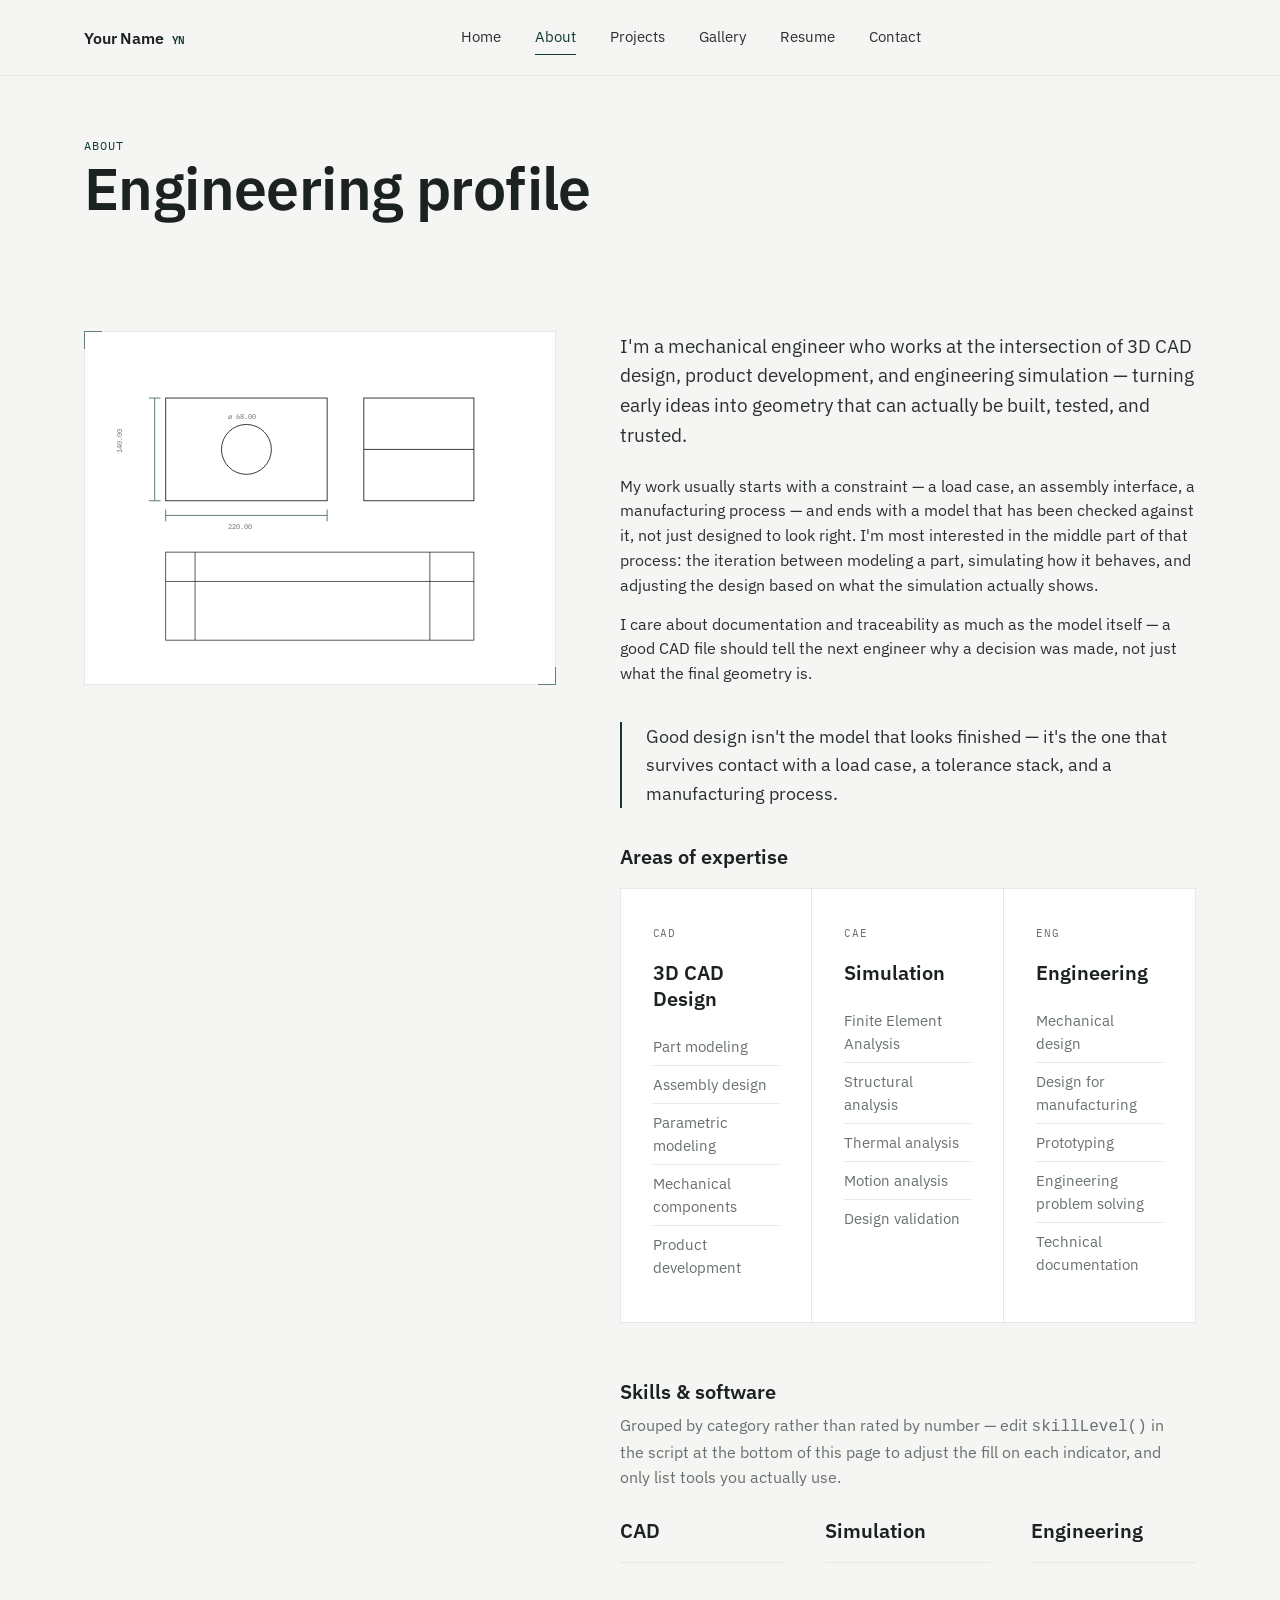
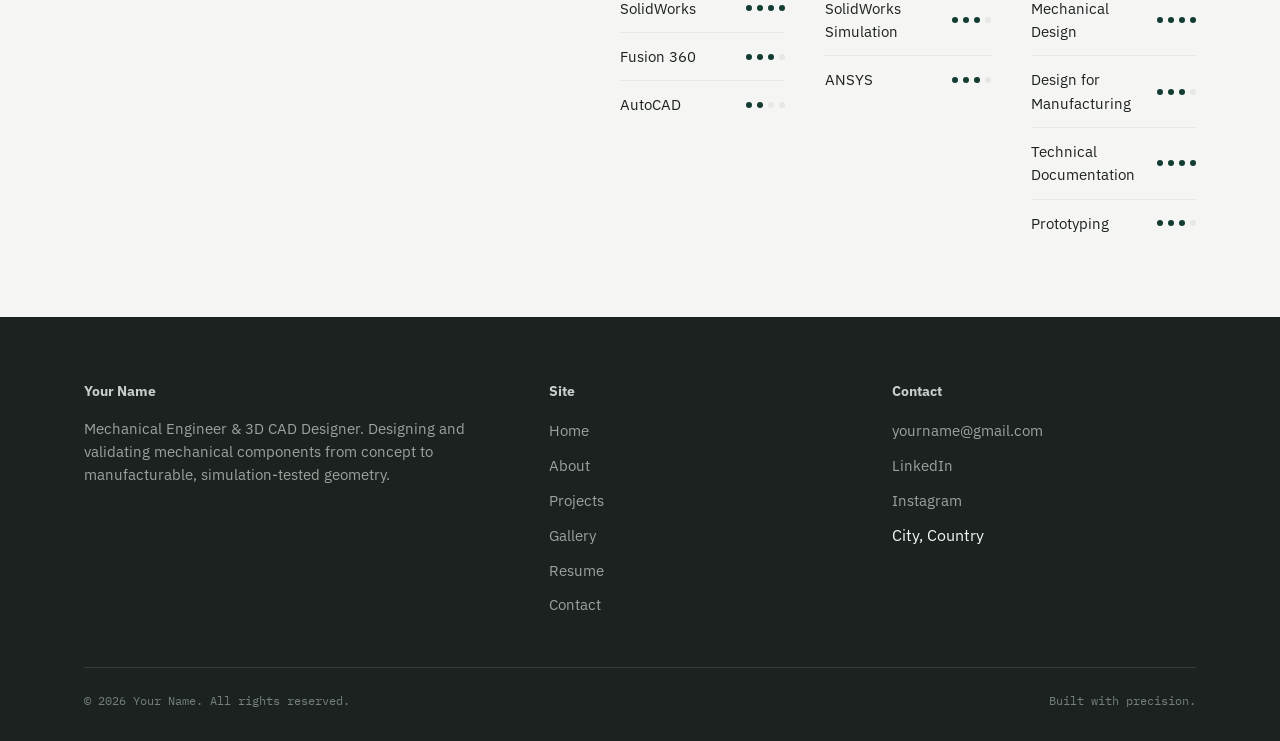
==== public/about.html @ a7a51b35 "Imported from php2lh9rr" ====
<!DOCTYPE html>
<html lang="en">
<head>
<meta charset="UTF-8">
<meta name="viewport" content="width=device-width, initial-scale=1.0">
<title>About — Your Name</title>
<meta name="description" content="Engineering profile, philosophy, and areas of expertise.">
<link rel="stylesheet" href="css/styles.css">
</head>
<body>

<div id="site-header"></div>

<main>
  <div class="wrap page-title-block">
    <span class="eyebrow">About</span>
    <h1>Engineering profile</h1>
  </div>

  <section class="section section--tight">
    <div class="wrap about-grid">
      <div class="about-figure tick-frame" id="aboutFigure"></div>
      <div>
        <p class="lede" style="max-width:60ch; font-size:1.2rem;">
          I'm a mechanical engineer who works at the intersection of 3D CAD design, product development,
          and engineering simulation — turning early ideas into geometry that can actually be built, tested, and trusted.
        </p>

        <p style="margin-top:24px; color:var(--charcoal); max-width:62ch;">
          My work usually starts with a constraint — a load case, an assembly interface, a manufacturing
          process — and ends with a model that has been checked against it, not just designed to look right.
          I'm most interested in the middle part of that process: the iteration between modeling a part,
          simulating how it behaves, and adjusting the design based on what the simulation actually shows.
        </p>
        <p style="margin-top:14px; color:var(--charcoal); max-width:62ch;">
          I care about documentation and traceability as much as the model itself — a good CAD file
          should tell the next engineer why a decision was made, not just what the final geometry is.
        </p>

        <blockquote class="philosophy-quote">
          Good design isn't the model that looks finished — it's the one that survives contact
          with a load case, a tolerance stack, and a manufacturing process.
        </blockquote>

        <h3 style="margin-bottom:18px;">Areas of expertise</h3>
        <div class="card-grid" style="margin-bottom:56px;">
          <div class="expertise-card">
            <span class="mono-tag">CAD</span>
            <h3>3D CAD Design</h3>
            <ul>
              <li>Part modeling</li>
              <li>Assembly design</li>
              <li>Parametric modeling</li>
              <li>Mechanical components</li>
              <li>Product development</li>
            </ul>
          </div>
          <div class="expertise-card">
            <span class="mono-tag">CAE</span>
            <h3>Simulation</h3>
            <ul>
              <li>Finite Element Analysis</li>
              <li>Structural analysis</li>
              <li>Thermal analysis</li>
              <li>Motion analysis</li>
              <li>Design validation</li>
            </ul>
          </div>
          <div class="expertise-card">
            <span class="mono-tag">ENG</span>
            <h3>Engineering</h3>
            <ul>
              <li>Mechanical design</li>
              <li>Design for manufacturing</li>
              <li>Prototyping</li>
              <li>Engineering problem solving</li>
              <li>Technical documentation</li>
            </ul>
          </div>
        </div>

        <h3 style="margin-bottom:8px;">Skills &amp; software</h3>
        <p class="muted" style="margin-bottom:28px; max-width:56ch;">
          Grouped by category rather than rated by number — edit
          <code>skillLevel()</code> in the script at the bottom of this page
          to adjust the fill on each indicator, and only list tools you
          actually use.
        </p>
        <div class="skills-groups">
          <div class="skills-group">
            <h3>CAD</h3>
            <div id="skillsCad"></div>
          </div>
          <div class="skills-group">
            <h3>Simulation</h3>
            <div id="skillsSim"></div>
          </div>
          <div class="skills-group">
            <h3>Engineering</h3>
            <div id="skillsEng"></div>
          </div>
        </div>
      </div>
    </div>
  </section>
</main>

<div id="site-footer"></div>

<script src="js/technical-art.js"></script>
<script src="js/projects-data.js"></script>
<script src="js/main.js"></script>
<script>
  document.getElementById("aboutFigure").innerHTML = ART.orthoDrawing();

  /* Edit this object to change what's listed under Skills & software.
     level is 1–4 and controls how many of the 4 dots are filled. */
  const SKILLS = {
    cad: [
      { name: "SolidWorks", level: 4 },
      { name: "Fusion 360", level: 3 },
      { name: "AutoCAD", level: 2 }
    ],
    sim: [
      { name: "SolidWorks Simulation", level: 3 },
      { name: "ANSYS", level: 3 }
    ],
    eng: [
      { name: "Mechanical Design", level: 4 },
      { name: "Design for Manufacturing", level: 3 },
      { name: "Technical Documentation", level: 4 },
      { name: "Prototyping", level: 3 }
    ]
  };

  function renderSkillGroup(mountId, items){
    document.getElementById(mountId).innerHTML = items.map(item => `
      <div class="skill-row">
        <span class="skill-row__name">${item.name}</span>
        <span class="skill-dots">
          ${[1,2,3,4].map(i => `<span class="${i <= item.level ? "is-filled" : ""}"></span>`).join("")}
        </span>
      </div>
    `).join("");
  }
  renderSkillGroup("skillsCad", SKILLS.cad);
  renderSkillGroup("skillsSim", SKILLS.sim);
  renderSkillGroup("skillsEng", SKILLS.eng);
</script>
</body>
</html>
---- public/css/styles.css ----
/* ==========================================================================
   ENGINEERING PORTFOLIO — SHARED STYLESHEET
   Edit the tokens in :root to retheme the entire site.
   ========================================================================== */

@import url('https://fonts.googleapis.com/css2?family=IBM+Plex+Sans:wght@400;500;600;700&family=IBM+Plex+Mono:wght@400;500&display=swap');

:root{
  /* --- Color tokens --- */
  --green-deep:   #123C32;
  --green-dark:   #0B2A23;
  --graphite:     #1C2220;
  --charcoal:     #2B312F;
  --off-white:    #F5F6F3;
  --white:        #FFFFFF;
  --gray-light:   #E5E8E5;
  --gray-text:    #68716D;

  /* --- Type --- */
  --font-sans: 'IBM Plex Sans', -apple-system, 'Segoe UI', sans-serif;
  --font-mono: 'IBM Plex Mono', 'SFMono-Regular', Consolas, monospace;

  /* --- Layout --- */
  --max-width: 1240px;
  --gutter: clamp(24px, 5vw, 64px);
  --section-space: clamp(72px, 10vw, 140px);

  /* --- Motion --- */
  --ease: cubic-bezier(0.2, 0.7, 0.2, 1);
}

/* ---------- Reset ---------- */
*, *::before, *::after{ box-sizing: border-box; }
html{ scroll-behavior: smooth; }
@media (prefers-reduced-motion: reduce){
  html{ scroll-behavior: auto; }
  *, *::before, *::after{ animation-duration: 0.001ms !important; animation-iteration-count: 1 !important; transition-duration: 0.001ms !important; }
}
body{
  margin: 0;
  background: var(--off-white);
  color: var(--graphite);
  font-family: var(--font-sans);
  font-size: 16px;
  line-height: 1.55;
  -webkit-font-smoothing: antialiased;
}
img{ max-width: 100%; display: block; }
a{ color: inherit; text-decoration: none; }
ul{ margin: 0; padding: 0; list-style: none; }
button{ font-family: inherit; cursor: pointer; }
h1,h2,h3,h4,p{ margin: 0; }

::selection{ background: var(--green-deep); color: var(--white); }

:focus-visible{
  outline: 2px solid var(--green-deep);
  outline-offset: 3px;
}

/* ---------- Type scale ---------- */
h1{ font-size: clamp(2.4rem, 4.6vw, 4.1rem); font-weight: 600; line-height: 1.08; letter-spacing: -0.01em; }
h2{ font-size: clamp(1.7rem, 2.6vw, 2.5rem); font-weight: 600; line-height: 1.15; letter-spacing: -0.01em; }
h3{ font-size: 1.25rem; font-weight: 600; line-height: 1.3; }
.eyebrow{
  font-family: var(--font-mono);
  font-size: 0.72rem;
  letter-spacing: 0.09em;
  text-transform: uppercase;
  color: var(--green-deep);
}
.lede{ font-size: 1.15rem; color: var(--charcoal); max-width: 46ch; }
.muted{ color: var(--gray-text); }
.mono-tag{
  font-family: var(--font-mono);
  font-size: 0.7rem;
  letter-spacing: 0.06em;
  text-transform: uppercase;
  color: var(--gray-text);
}

/* ---------- Layout helpers ---------- */
.wrap{
  max-width: var(--max-width);
  margin: 0 auto;
  padding-left: var(--gutter);
  padding-right: var(--gutter);
}
.section{ padding-top: var(--section-space); padding-bottom: var(--section-space); }
.section--tight{ padding-top: calc(var(--section-space) * 0.55); padding-bottom: calc(var(--section-space) * 0.55); }
.section--dark{ background: var(--graphite); color: var(--off-white); }
.section--dark .muted{ color: #9BA39D; }
.rule{ border: none; border-top: 1px solid var(--gray-light); margin: 0; }
.section--dark .rule{ border-top-color: #33403B; }

.section-head{
  display: flex;
  justify-content: space-between;
  align-items: flex-end;
  gap: 32px;
  margin-bottom: 48px;
  flex-wrap: wrap;
}
.section-head .eyebrow{ display:block; margin-bottom: 14px; }

/* ---------- Buttons ---------- */
.btn{
  display: inline-flex;
  align-items: center;
  gap: 10px;
  font-family: var(--font-sans);
  font-size: 0.95rem;
  font-weight: 500;
  padding: 13px 26px;
  border-radius: 3px;
  border: 1px solid transparent;
  transition: transform 0.25s var(--ease), background 0.25s var(--ease), border-color 0.25s var(--ease), color 0.25s var(--ease);
  white-space: nowrap;
}
.btn--primary{ background: var(--green-deep); color: var(--white); }
.btn--primary:hover{ background: var(--green-dark); transform: translateY(-1px); }
.btn--ghost{ border-color: var(--graphite); color: var(--graphite); }
.btn--ghost:hover{ border-color: var(--green-deep); color: var(--green-deep); }
.section--dark .btn--ghost{ border-color: #55605A; color: var(--off-white); }
.section--dark .btn--ghost:hover{ border-color: var(--off-white); }
.btn--sm{ padding: 9px 18px; font-size: 0.85rem; }

/* ---------- Nav ---------- */
.site-header{
  position: sticky;
  top: 0;
  z-index: 100;
  background: rgba(245, 246, 243, 0.88);
  backdrop-filter: blur(10px);
  border-bottom: 1px solid var(--gray-light);
  transition: padding 0.3s var(--ease);
}
.nav{
  max-width: var(--max-width);
  margin: 0 auto;
  padding: 22px var(--gutter);
  display: flex;
  align-items: center;
  justify-content: space-between;
  transition: padding 0.3s var(--ease);
}
.site-header.is-compact .nav{ padding-top: 13px; padding-bottom: 13px; }
.nav__mark{
  font-weight: 600;
  font-size: 1.02rem;
  letter-spacing: -0.01em;
  display: flex;
  align-items: baseline;
  gap: 8px;
}
.nav__mark span{
  font-family: var(--font-mono);
  font-size: 0.68rem;
  color: var(--green-deep);
}
.nav__links{ display: flex; align-items: center; gap: 34px; }
.nav__links a{
  font-size: 0.92rem;
  color: var(--charcoal);
  position: relative;
  padding: 4px 0;
}
.nav__links a::after{
  content: '';
  position: absolute;
  left: 0; right: 0; bottom: -2px;
  height: 1px;
  background: var(--green-deep);
  transform: scaleX(0);
  transform-origin: left;
  transition: transform 0.25s var(--ease);
}
.nav__links a:hover::after,
.nav__links a[aria-current="page"]::after{ transform: scaleX(1); }
.nav__links a[aria-current="page"]{ color: var(--green-deep); }
.nav__cta{ display: flex; align-items: center; gap: 22px; }
.nav__toggle{
  display: none;
  background: none;
  border: none;
  width: 28px; height: 20px;
  position: relative;
}
.nav__toggle span, .nav__toggle::before, .nav__toggle::after{
  content: '';
  position: absolute;
  left: 0; right: 0;
  height: 1.5px;
  background: var(--graphite);
  transition: transform 0.25s var(--ease), opacity 0.25s var(--ease);
}
.nav__toggle::before{ top: 2px; }
.nav__toggle span{ top: 9px; }
.nav__toggle::after{ top: 16px; }
.nav__toggle.is-open::before{ transform: translateY(7px) rotate(45deg); }
.nav__toggle.is-open::after{ transform: translateY(-7px) rotate(-45deg); }
.nav__toggle.is-open span{ opacity: 0; }

@media (max-width: 780px){
  .site-header{
    backdrop-filter: none;
    -webkit-backdrop-filter: none;
    background: var(--off-white);
  }
  .nav__links{
    position: fixed;
    top: 65px; left: 0; right: 0; bottom: 0;
    z-index: 99;
    background: var(--off-white);
    flex-direction: column;
    align-items: flex-start;
    padding: 32px var(--gutter);
    gap: 26px;
    overflow-y: auto;
    transform: translateX(100%);
    transition: transform 0.35s var(--ease);
  }
  .nav__links.is-open{ transform: translateX(0); }
  .nav__links a{ font-size: 1.2rem; }
  .nav__cta .btn--sm{ display: none; }
  .nav__toggle{ display: block; }
}

/* ---------- Footer ---------- */
.site-footer{
  background: var(--graphite);
  color: var(--off-white);
  padding: 64px 0 32px;
}
.footer-grid{
  display: grid;
  grid-template-columns: 1.4fr 1fr 1fr;
  gap: 40px;
  padding-bottom: 40px;
}
.footer-grid h4{ font-size: 0.85rem; margin-bottom: 16px; color: #C7CDC9; }
.footer-grid a, .footer-grid p{ color: #9BA39D; font-size: 0.92rem; }
.footer-grid li{ margin-bottom: 10px; }
.footer-grid a:hover{ color: var(--off-white); }
.footer-bottom{
  display: flex;
  justify-content: space-between;
  align-items: center;
  padding-top: 24px;
  border-top: 1px solid #33403B;
  font-family: var(--font-mono);
  font-size: 0.72rem;
  color: #75807A;
  flex-wrap: wrap;
  gap: 12px;
}
@media (max-width: 720px){
  .footer-grid{ grid-template-columns: 1fr; }
}

/* ---------- Technical corner ticks (CAD viewport motif) ---------- */
.tick-frame{ position: relative; }
.tick-frame::before, .tick-frame::after,
.tick-frame > .tick-tl, .tick-frame > .tick-br{
  content: '';
  position: absolute;
  width: 18px; height: 18px;
  border: 1px solid var(--green-deep);
  opacity: 0.6;
}
.tick-frame::before{ top: -1px; left: -1px; border-right: none; border-bottom: none; }
.tick-frame::after{ bottom: -1px; right: -1px; border-left: none; border-top: none; }

/* ---------- Hero ---------- */
.hero{ padding-top: clamp(48px, 8vw, 96px); padding-bottom: var(--section-space); }
.hero__grid{
  display: grid;
  grid-template-columns: 1.05fr 0.95fr;
  gap: 56px;
  align-items: center;
}
.hero__eyebrow{ margin-bottom: 22px; }
.hero__title{ margin-bottom: 26px; }
.hero__actions{ display: flex; gap: 16px; margin-top: 40px; flex-wrap: wrap; }
.hero__visual{
  background: var(--white);
  border: 1px solid var(--gray-light);
  aspect-ratio: 4/3.3;
  display: flex;
  align-items: center;
  justify-content: center;
  padding: 20px;
}
.hero__visual svg{ width: 100%; height: 100%; }
.hero__meta{
  display: flex;
  gap: 28px;
  margin-top: 44px;
  padding-top: 28px;
  border-top: 1px solid var(--gray-light);
  flex-wrap: wrap;
}
.hero__meta div{ min-width: 120px; }
.hero__meta .mono-tag{ display: block; margin-bottom: 6px; }
@media (max-width: 900px){
  .hero__grid{ grid-template-columns: 1fr; }
  .hero__visual{ order: -1; }
}

/* ---------- Expertise cards ---------- */
.card-grid{
  display: grid;
  grid-template-columns: repeat(3, 1fr);
  gap: 1px;
  background: var(--gray-light);
  border: 1px solid var(--gray-light);
}
.expertise-card{
  background: var(--white);
  padding: 36px 32px;
}
.expertise-card .mono-tag{ margin-bottom: 18px; display: block; }
.expertise-card h3{ margin-bottom: 16px; }
.expertise-card ul li{
  font-size: 0.93rem;
  color: var(--gray-text);
  padding: 7px 0;
  border-top: 1px solid var(--gray-light);
}
.expertise-card ul li:first-child{ border-top: none; }
@media (max-width: 860px){ .card-grid{ grid-template-columns: 1fr; } }

/* ---------- Project cards ---------- */
.project-grid{
  display: grid;
  grid-template-columns: repeat(2, 1fr);
  gap: 48px 40px;
}
.project-card{ display: block; }
.project-card__frame{
  position: relative;
  aspect-ratio: 16/11;
  overflow: hidden;
  background: var(--white);
  border: 1px solid var(--gray-light);
}
.project-card__frame svg, .project-card__frame img{
  width: 100%; height: 100%;
  object-fit: cover;
  transition: transform 0.6s var(--ease);
}
.project-card:hover .project-card__frame svg,
.project-card:hover .project-card__frame img{ transform: scale(1.045); }
.project-card__discipline{
  position: absolute;
  top: 14px; left: 14px;
  background: rgba(245,246,243,0.92);
  padding: 5px 10px;
  font-family: var(--font-mono);
  font-size: 0.66rem;
  text-transform: uppercase;
  letter-spacing: 0.06em;
  color: var(--green-deep);
  border: 1px solid var(--gray-light);
}
.project-card__body{ padding-top: 20px; }
.project-card__row{
  display: flex;
  justify-content: space-between;
  align-items: baseline;
  gap: 16px;
  margin-bottom: 10px;
}
.project-card__row h3{ transition: color 0.2s var(--ease); }
.project-card:hover h3{ color: var(--green-deep); }
.project-card__arrow{ font-family: var(--font-mono); color: var(--gray-text); font-size: 0.85rem; }
.project-card__desc{ color: var(--gray-text); font-size: 0.94rem; max-width: 52ch; }
.project-card__software{ margin-top: 14px; display: flex; gap: 8px; flex-wrap: wrap; }
.chip{
  font-family: var(--font-mono);
  font-size: 0.66rem;
  letter-spacing: 0.04em;
  text-transform: uppercase;
  padding: 4px 9px;
  border: 1px solid var(--gray-light);
  color: var(--charcoal);
}
@media (max-width: 760px){ .project-grid{ grid-template-columns: 1fr; } }

/* ---------- Process ---------- */
.process-list{ border-top: 1px solid var(--gray-light); }
.process-item{
  display: grid;
  grid-template-columns: 90px 1fr 1.4fr;
  gap: 24px;
  padding: 28px 0;
  border-bottom: 1px solid var(--gray-light);
  align-items: baseline;
}
.process-item__num{ font-family: var(--font-mono); color: var(--green-deep); font-size: 0.95rem; }
.process-item__desc{ color: var(--gray-text); }
.section--dark .process-item{ border-bottom-color: #33403B; }
.section--dark .process-item__num{ color: #6FCBA3; }
@media (max-width: 720px){
  .process-item{ grid-template-columns: 1fr; gap: 8px; }
}

/* ---------- Skills ---------- */
.skills-groups{ display: grid; grid-template-columns: repeat(3, 1fr); gap: 40px; }
.skills-group h3{ margin-bottom: 22px; padding-bottom: 18px; border-bottom: 1px solid var(--gray-light); }
.skill-row{
  display: flex;
  align-items: center;
  justify-content: space-between;
  padding: 12px 0;
  border-bottom: 1px solid var(--gray-light);
}
.skill-row:last-child{ border-bottom: none; }
.skill-row__name{ font-size: 0.94rem; }
.skill-dots{ display: flex; gap: 5px; }
.skill-dots span{
  width: 6px; height: 6px;
  border-radius: 50%;
  background: var(--gray-light);
}
.skill-dots span.is-filled{ background: var(--green-deep); }
@media (max-width: 860px){ .skills-groups{ grid-template-columns: 1fr; } }

/* ---------- Gallery / masonry ---------- */
.masonry{
  columns: 3 260px;
  column-gap: 24px;
}
.masonry-item{
  break-inside: avoid;
  margin-bottom: 24px;
  border: 1px solid var(--gray-light);
  background: var(--white);
  cursor: zoom-in;
  overflow: hidden;
}
.masonry-item img, .masonry-item svg{ width: 100%; display: block; transition: transform 0.5s var(--ease); }
.masonry-item:hover img, .masonry-item:hover svg{ transform: scale(1.03); }
.masonry-item__cap{ padding: 12px 14px; }
.masonry-item__cap .mono-tag{ display: block; margin-bottom: 4px; }

/* ---------- Lightbox ---------- */
.lightbox{
  position: fixed; inset: 0; z-index: 200;
  background: rgba(11, 42, 35, 0.94);
  display: none;
  align-items: center;
  justify-content: center;
  padding: 40px;
}
.lightbox.is-open{ display: flex; }
.lightbox__inner{ max-width: 1000px; width: 100%; color: var(--off-white); }
.lightbox__frame{ background: var(--white); border: 1px solid var(--gray-light); margin-bottom: 20px; }
.lightbox__frame img, .lightbox__frame svg{ width: 100%; display: block; }
.lightbox__close{
  position: absolute; top: 28px; right: 34px;
  background: none; border: none; color: var(--off-white);
  font-family: var(--font-mono); font-size: 0.85rem;
}
.lightbox__meta h3{ color: var(--off-white); margin-bottom: 6px; }
.lightbox__meta p{ color: #B9C0BB; max-width: 60ch; }

/* ---------- Case study ---------- */
.case-hero{ padding-top: 48px; }
.case-hero__grid{ display: grid; grid-template-columns: 1fr auto; gap: 30px; align-items: flex-end; margin-bottom: 40px; }
.case-meta-strip{
  display: grid;
  grid-template-columns: repeat(4, 1fr);
  border-top: 1px solid var(--gray-light);
  border-bottom: 1px solid var(--gray-light);
  margin: 40px 0 0;
}
.case-meta-strip div{ padding: 20px 0; border-left: 1px solid var(--gray-light); padding-left: 20px; }
.case-meta-strip div:first-child{ border-left: none; padding-left: 0; }
.case-meta-strip .mono-tag{ display: block; margin-bottom: 8px; }
@media (max-width: 760px){
  .case-meta-strip{ grid-template-columns: repeat(2, 1fr); }
  .case-meta-strip div:nth-child(3){ border-left: none; padding-left: 0; }
}
.case-figure{ border: 1px solid var(--gray-light); background: var(--white); margin-bottom: 16px; }
.case-figure img, .case-figure svg{ width: 100%; display: block; }
.case-figure-cap{ font-size: 0.85rem; color: var(--gray-text); margin-bottom: 48px; }
.case-two-col{ display: grid; grid-template-columns: 1fr 1fr; gap: 24px; margin-bottom: 16px; }
@media (max-width: 760px){ .case-two-col{ grid-template-columns: 1fr; } }
.case-body{ display: grid; grid-template-columns: 200px 1fr; gap: 40px; margin-bottom: 56px; }
.case-body p + p{ margin-top: 16px; }
@media (max-width: 760px){ .case-body{ grid-template-columns: 1fr; gap: 12px; } }
.results-strip{
  display: grid;
  grid-template-columns: repeat(3, 1fr);
  gap: 1px;
  background: var(--gray-light);
  border: 1px solid var(--gray-light);
  margin-top: 12px;
}
.result-cell{ background: var(--green-deep); color: var(--white); padding: 32px 28px; }
.result-cell strong{ display: block; font-size: 2rem; font-weight: 600; margin-bottom: 8px; }
.result-cell span{ font-size: 0.88rem; color: #CFE0D9; }
@media (max-width: 760px){ .results-strip{ grid-template-columns: 1fr; } }

/* ---------- Resume / CV ---------- */
.cv-layout{ display: grid; grid-template-columns: 280px 1fr; gap: 64px; }
.cv-side{ position: sticky; top: 110px; align-self: start; }
.cv-side .btn{ width: 100%; justify-content: center; margin-bottom: 28px; }
.cv-contact li{ font-size: 0.9rem; margin-bottom: 10px; color: var(--gray-text); }
.cv-contact li strong{ color: var(--graphite); display: block; font-family: var(--font-mono); font-size: 0.66rem; text-transform: uppercase; letter-spacing: 0.06em; margin-bottom: 3px; }
.cv-block{ margin-bottom: 52px; }
.cv-block h2{ margin-bottom: 24px; }
.cv-entry{ display: grid; grid-template-columns: 150px 1fr; gap: 24px; padding: 22px 0; border-top: 1px solid var(--gray-light); }
.cv-entry:first-of-type{ border-top: none; }
.cv-entry__period{ font-family: var(--font-mono); font-size: 0.78rem; color: var(--gray-text); }
.cv-entry h3{ margin-bottom: 6px; }
.cv-entry__org{ color: var(--green-deep); font-size: 0.92rem; margin-bottom: 10px; display:block; }
.cv-entry ul{ margin-top: 10px; }
.cv-entry ul li{ font-size: 0.92rem; color: var(--charcoal); padding-left: 16px; position: relative; margin-bottom: 6px; }
.cv-entry ul li::before{ content: '—'; position: absolute; left: 0; color: var(--gray-text); }
@media (max-width: 860px){
  .cv-layout{ grid-template-columns: 1fr; }
  .cv-side{ position: static; }
  .cv-entry{ grid-template-columns: 1fr; gap: 6px; }
}

/* ---------- Contact ---------- */
.contact-layout{ display: grid; grid-template-columns: 1fr 1fr; gap: 64px; }
.contact-list{ margin-top: 32px; }
.contact-list li{
  display: flex; justify-content: space-between; align-items: center;
  padding: 20px 0; border-top: 1px solid var(--gray-light);
}
.contact-list li:last-child{ border-bottom: 1px solid var(--gray-light); }
.contact-list .mono-tag{ min-width: 90px; }
.contact-list a{ font-size: 1rem; }
.contact-list a:hover{ color: var(--green-deep); }
.field{ margin-bottom: 22px; }
.field label{ display: block; font-family: var(--font-mono); font-size: 0.7rem; text-transform: uppercase; letter-spacing: 0.06em; color: var(--gray-text); margin-bottom: 8px; }
.field input, .field textarea{
  width: 100%;
  border: 1px solid var(--gray-light);
  background: var(--white);
  padding: 13px 14px;
  font-family: var(--font-sans);
  font-size: 0.95rem;
  color: var(--graphite);
  border-radius: 2px;
  transition: border-color 0.2s var(--ease);
}
.field input:focus, .field textarea:focus{ border-color: var(--green-deep); }
.field textarea{ min-height: 130px; resize: vertical; }
.form-note{ margin-top: 4px; font-size: 0.8rem; }
@media (max-width: 820px){ .contact-layout{ grid-template-columns: 1fr; } }

/* ---------- About ---------- */
.about-grid{ display: grid; grid-template-columns: 0.9fr 1.1fr; gap: 64px; align-items: start; }
.about-figure{ position: sticky; top: 110px; border: 1px solid var(--gray-light); background: var(--white); }
.about-figure svg{ width: 100%; display: block; }
.philosophy-quote{
  border-left: 2px solid var(--green-deep);
  padding-left: 24px;
  margin: 36px 0;
  font-size: 1.15rem;
  color: var(--charcoal);
}
@media (max-width: 900px){
  .about-grid{ grid-template-columns: 1fr; }
  .about-figure{ position: static; }
}

/* ---------- Small print / helpers ---------- */
.pill-nav{ display: flex; gap: 10px; margin-top: 8px; flex-wrap: wrap; }
.pill-nav button{
  background: none; border: 1px solid var(--gray-light); padding: 8px 16px;
  font-size: 0.82rem; color: var(--charcoal); border-radius: 20px;
  transition: all 0.2s var(--ease);
}
.pill-nav button.is-active, .pill-nav button:hover{ border-color: var(--green-deep); color: var(--green-deep); }

.grain-grid{
  position: absolute; inset: 0;
  background-image:
    linear-gradient(var(--gray-light) 1px, transparent 1px),
    linear-gradient(90deg, var(--gray-light) 1px, transparent 1px);
  background-size: 32px 32px;
  opacity: 0.5;
  pointer-events: none;
}

.reveal{ opacity: 0; transform: translateY(16px); transition: opacity 0.7s var(--ease), transform 0.7s var(--ease); }
.reveal.is-visible{ opacity: 1; transform: translateY(0); }

.page-title-block{ padding-top: 56px; padding-bottom: 40px; }
.page-title-block .eyebrow{ margin-bottom: 18px; }
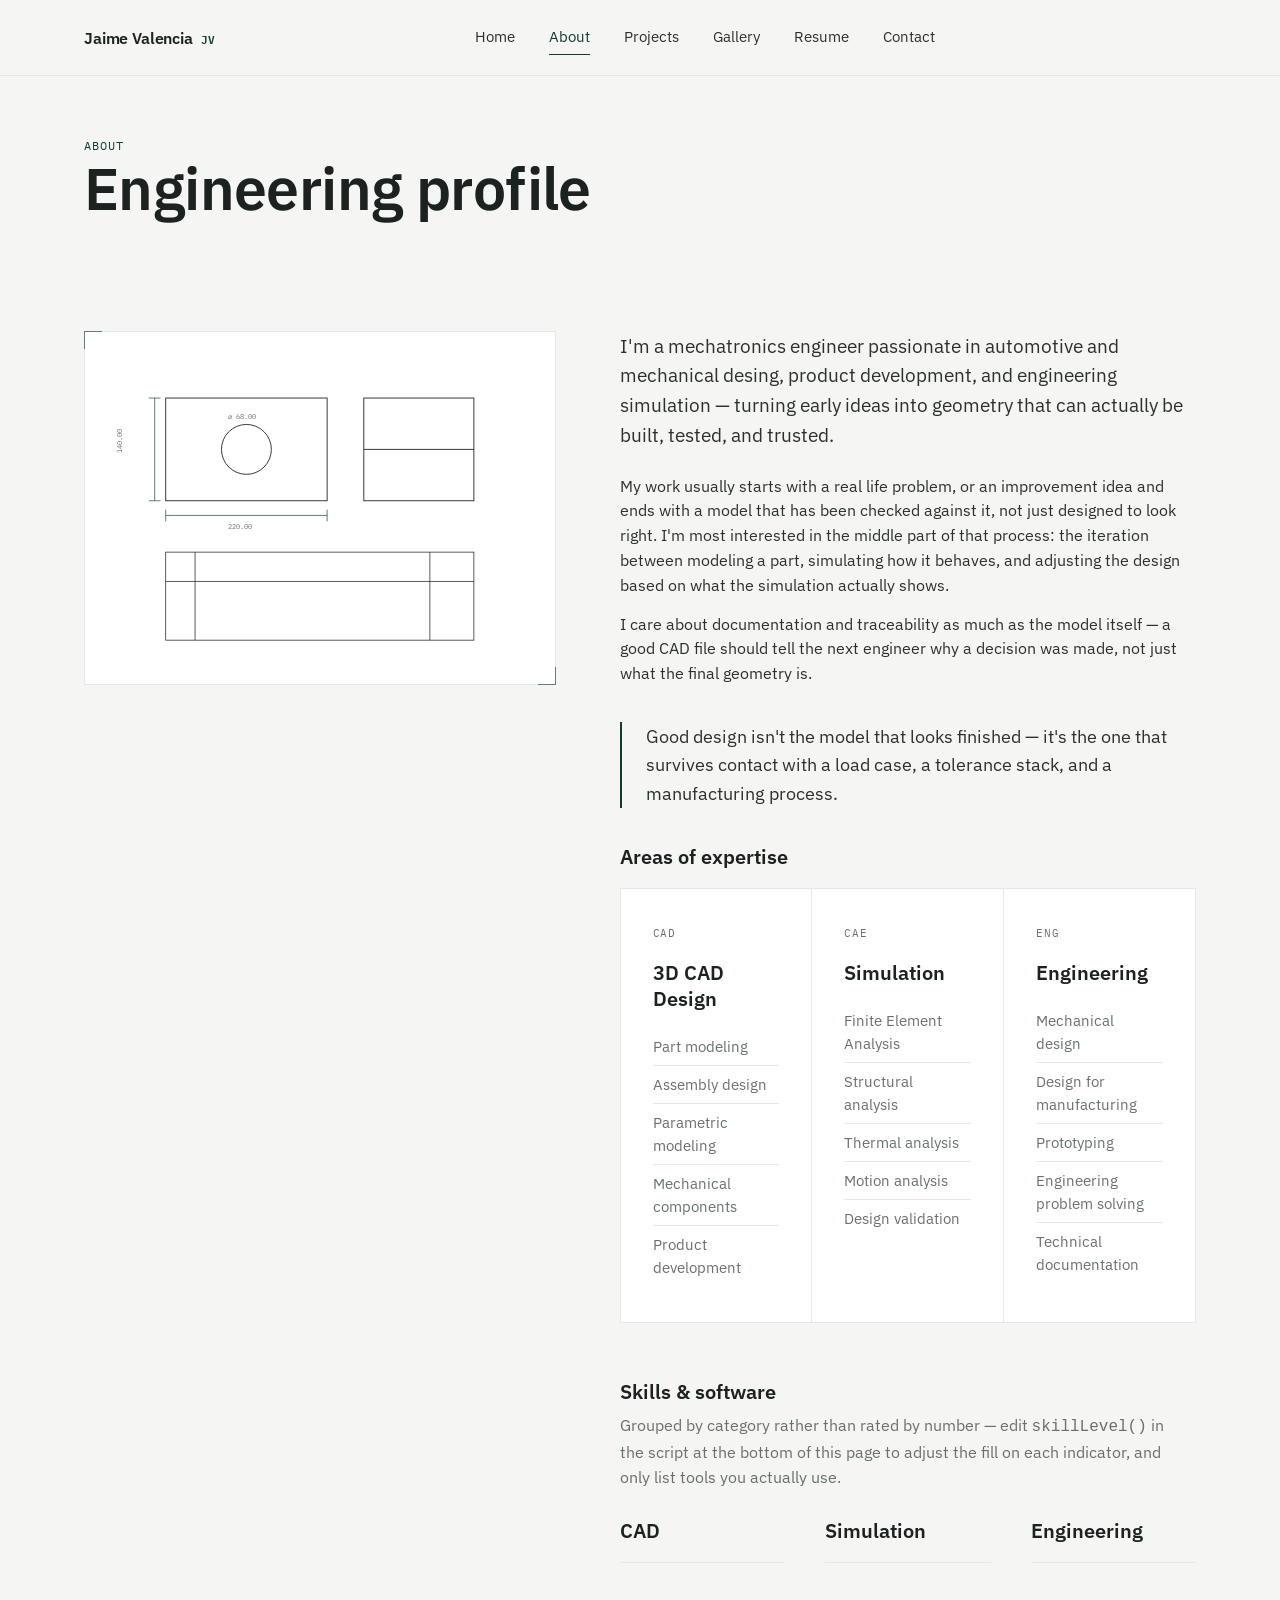
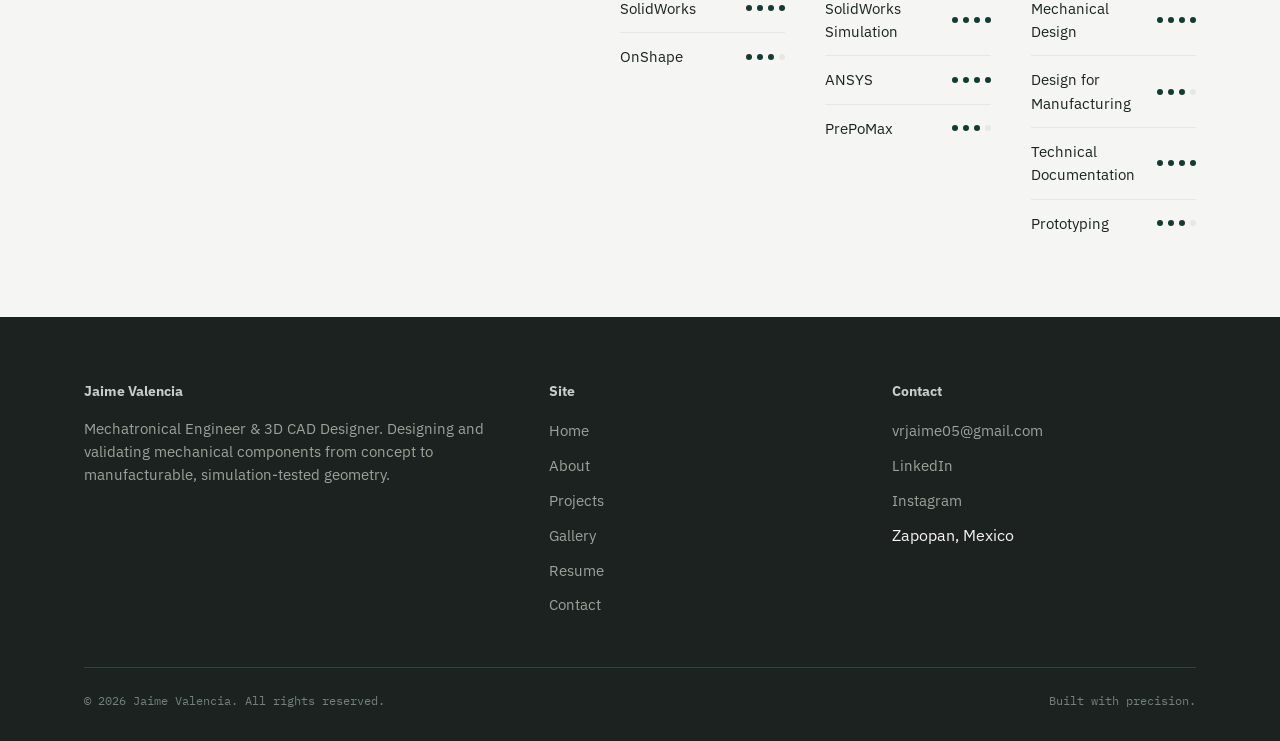
==== commit 273b2d2a: "Update about.html" ====
--- a/public/about.html
+++ b/public/about.html
@@ -22,14 +22,14 @@
       <div class="about-figure tick-frame" id="aboutFigure"></div>
       <div>
         <p class="lede" style="max-width:60ch; font-size:1.2rem;">
-          I'm a mechanical engineer who works at the intersection of 3D CAD design, product development,
+          I'm a mechatronics engineer passionate in automotive and mechanical desing, product development,
           and engineering simulation — turning early ideas into geometry that can actually be built, tested, and trusted.
         </p>
 
         <p style="margin-top:24px; color:var(--charcoal); max-width:62ch;">
-          My work usually starts with a constraint — a load case, an assembly interface, a manufacturing
-          process — and ends with a model that has been checked against it, not just designed to look right.
-          I'm most interested in the middle part of that process: the iteration between modeling a part,
+          My work usually starts with a real life problem, or an improvement idea and ends 
+          with a model that has been checked against it, not just designed to look right.
+          I'm most interested in the middle part of that process: the iteration between modeling a part, 
           simulating how it behaves, and adjusting the design based on what the simulation actually shows.
         </p>
         <p style="margin-top:14px; color:var(--charcoal); max-width:62ch;">
@@ -118,12 +118,12 @@
   const SKILLS = {
     cad: [
       { name: "SolidWorks", level: 4 },
-      { name: "Fusion 360", level: 3 },
-      { name: "AutoCAD", level: 2 }
+      { name: "OnShape", level: 3 },
     ],
     sim: [
-      { name: "SolidWorks Simulation", level: 3 },
-      { name: "ANSYS", level: 3 }
+      { name: "SolidWorks Simulation", level: 4 },
+      { name: "ANSYS", level: 4 },
+      { name: "PrePoMax", level: 3 }
     ],
     eng: [
       { name: "Mechanical Design", level: 4 },
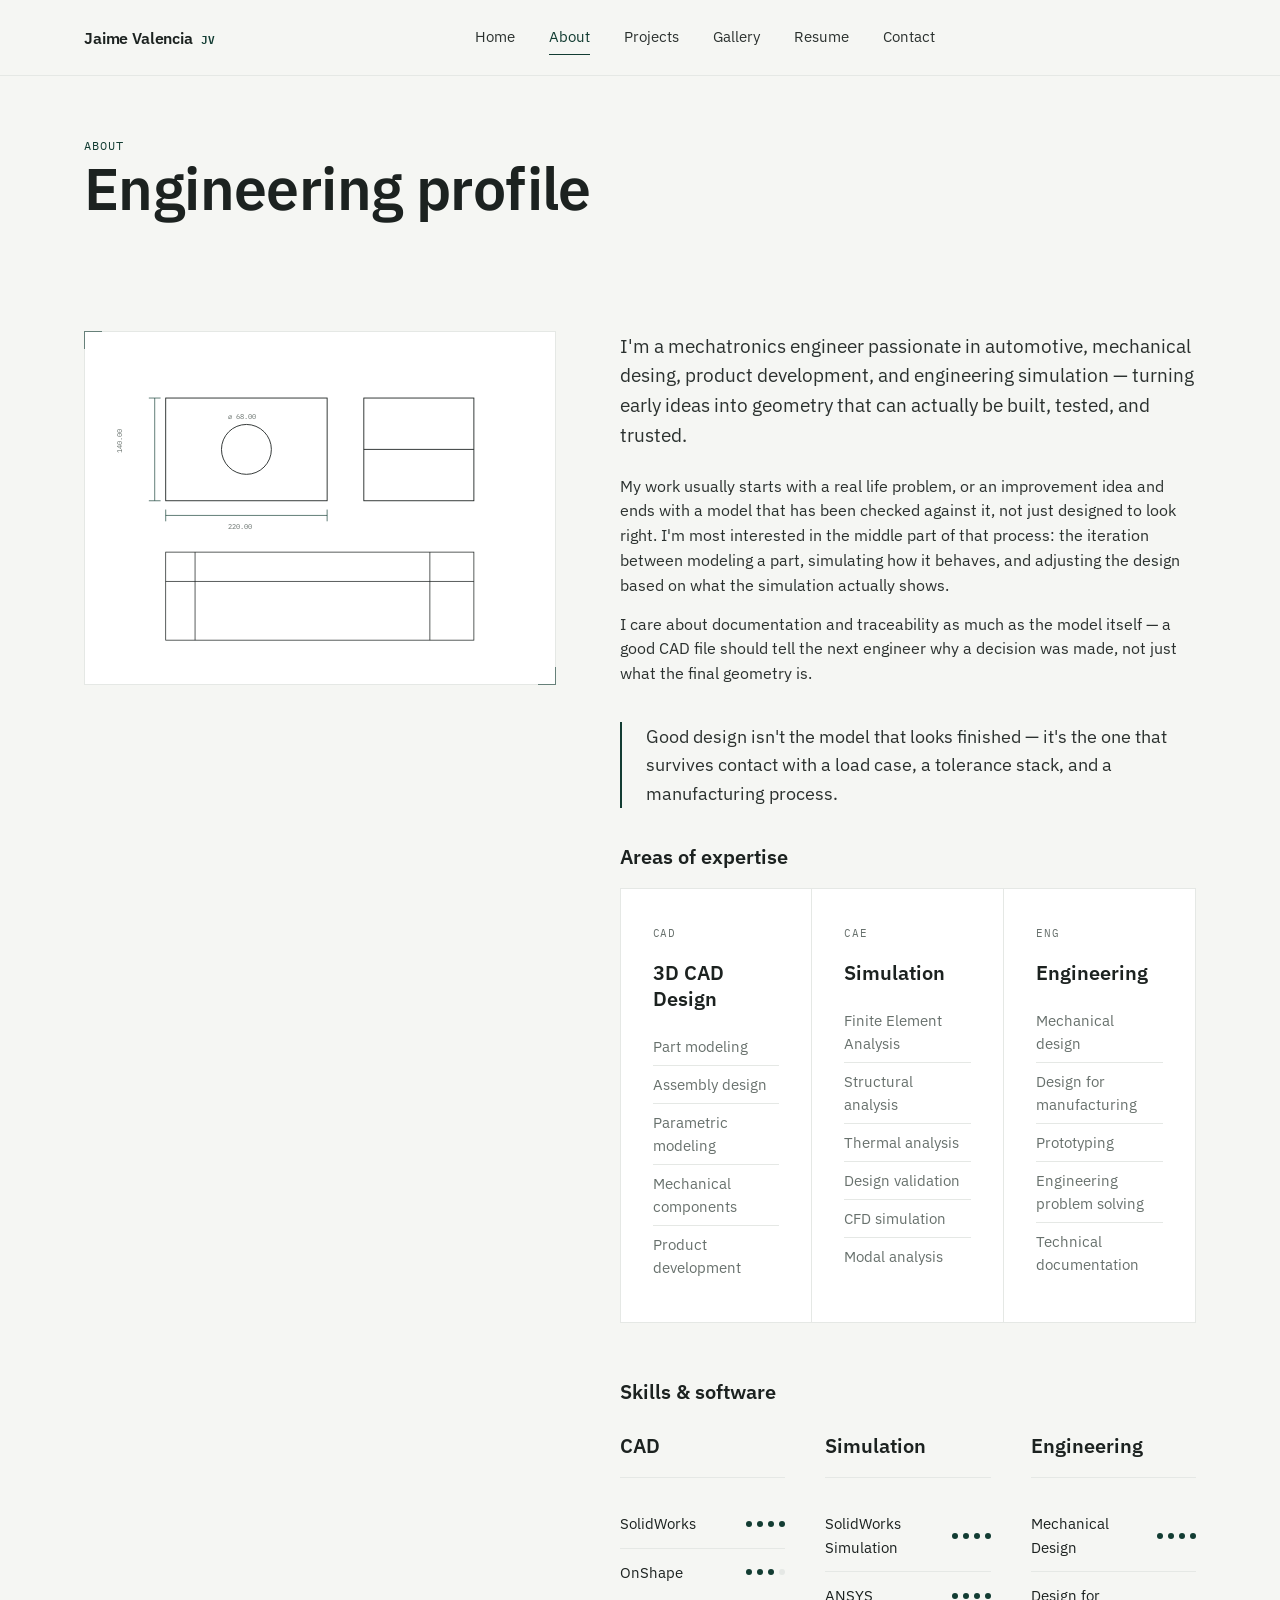
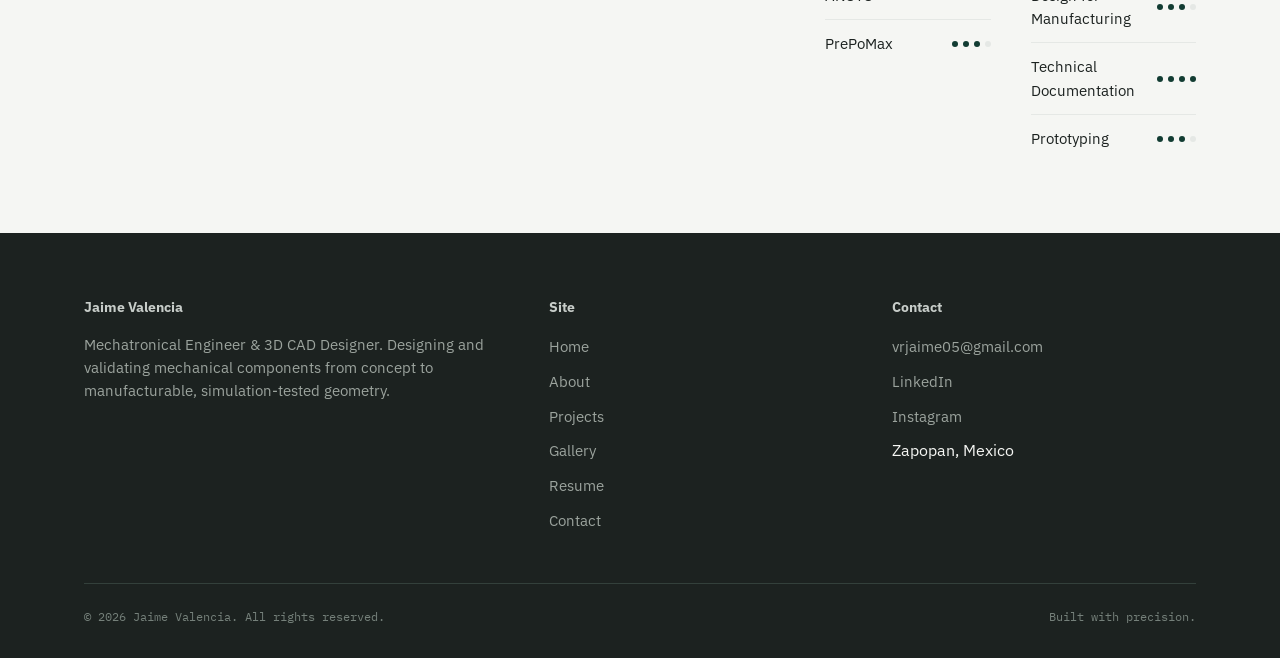
==== commit a3b8974a: "Fix typos and update skills in about.html" ====
--- a/public/about.html
+++ b/public/about.html
@@ -22,7 +22,7 @@
       <div class="about-figure tick-frame" id="aboutFigure"></div>
       <div>
         <p class="lede" style="max-width:60ch; font-size:1.2rem;">
-          I'm a mechatronics engineer passionate in automotive and mechanical desing, product development,
+          I'm a mechatronics engineer passionate in automotive, mechanical desing, product development,
           and engineering simulation — turning early ideas into geometry that can actually be built, tested, and trusted.
         </p>
 
@@ -62,8 +62,9 @@
               <li>Finite Element Analysis</li>
               <li>Structural analysis</li>
               <li>Thermal analysis</li>
-              <li>Motion analysis</li>
               <li>Design validation</li>
+              <li>CFD simulation</li>
+              <li>Modal analysis</li>
             </ul>
           </div>
           <div class="expertise-card">
@@ -81,10 +82,6 @@
 
         <h3 style="margin-bottom:8px;">Skills &amp; software</h3>
         <p class="muted" style="margin-bottom:28px; max-width:56ch;">
-          Grouped by category rather than rated by number — edit
-          <code>skillLevel()</code> in the script at the bottom of this page
-          to adjust the fill on each indicator, and only list tools you
-          actually use.
         </p>
         <div class="skills-groups">
           <div class="skills-group">
@@ -126,7 +123,7 @@
       { name: "PrePoMax", level: 3 }
     ],
     eng: [
-      { name: "Mechanical Design", level: 4 },
+      { name: "Mechanical \n Design", level: 4 },
       { name: "Design for Manufacturing", level: 3 },
       { name: "Technical Documentation", level: 4 },
       { name: "Prototyping", level: 3 }
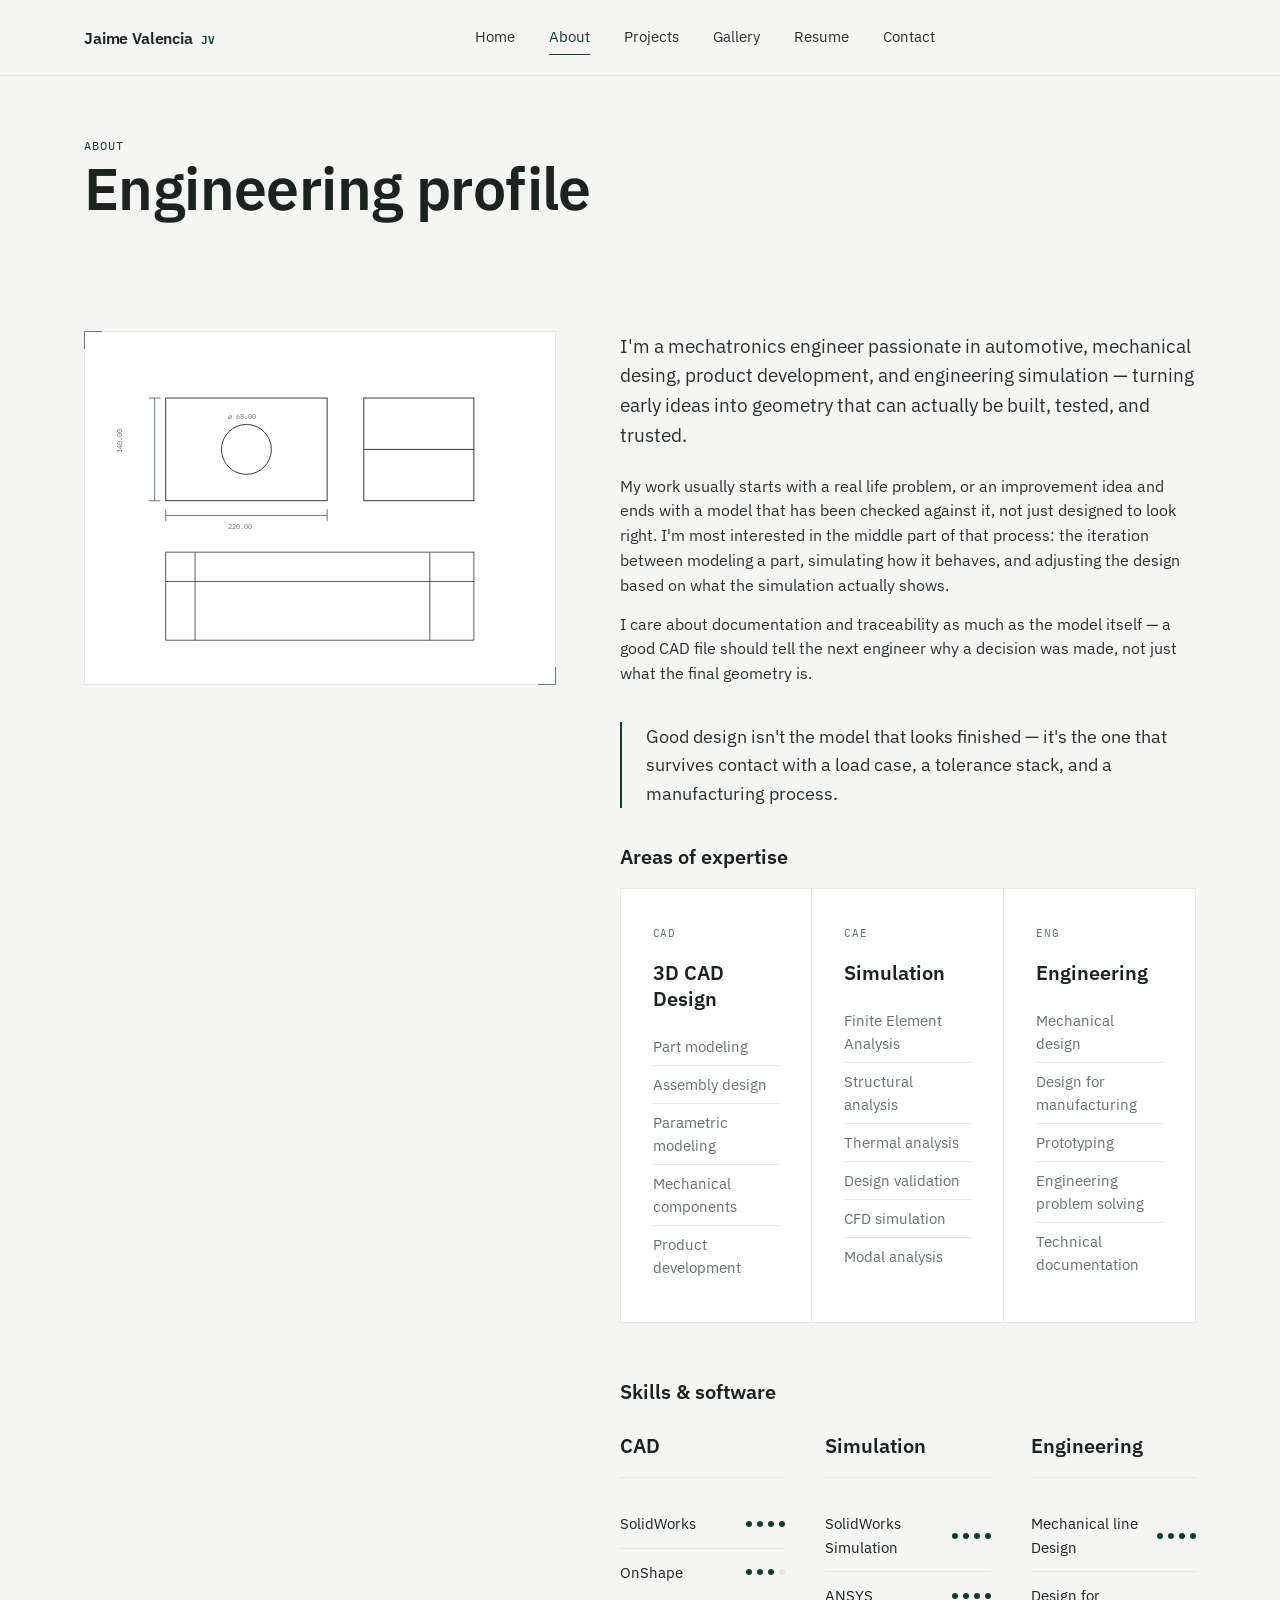
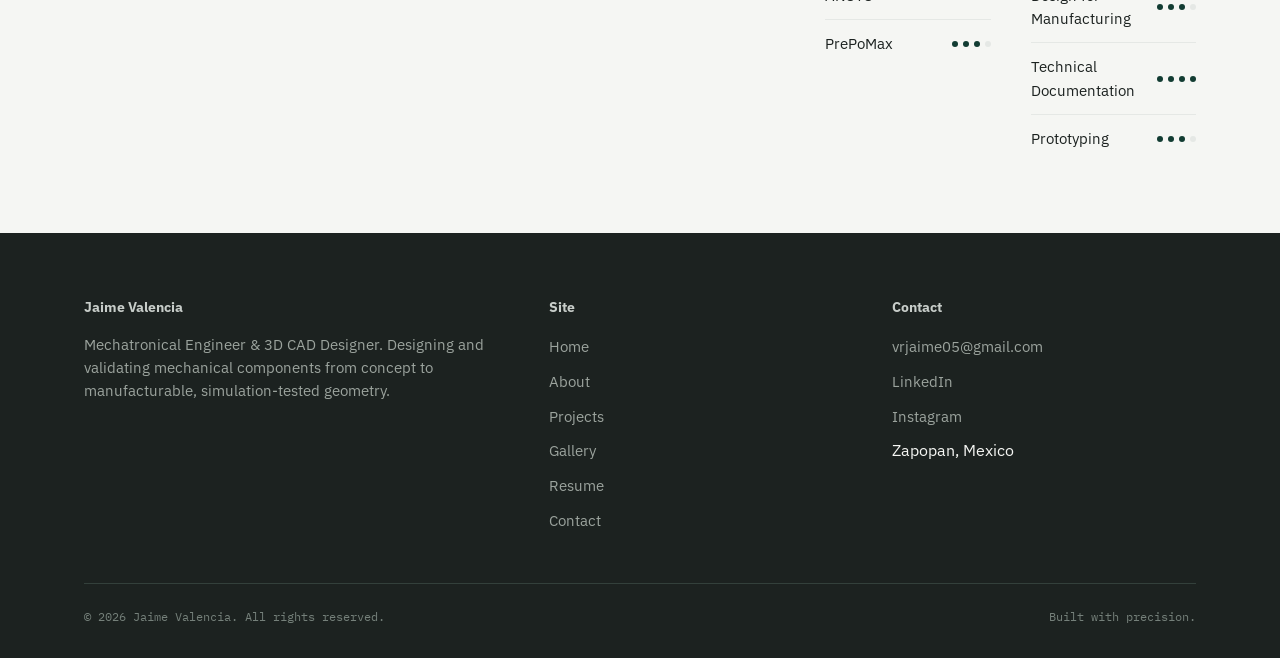
==== commit 99cf5f86: "Fix line break entity in about.html Corrected HTML entity for line break in Mechanical Design." ====
--- a/public/about.html
+++ b/public/about.html
@@ -123,7 +123,7 @@
       { name: "PrePoMax", level: 3 }
     ],
     eng: [
-      { name: "Mechanical \n Design", level: 4 },
+      { name: "Mechanical line&#10; Design", level: 4 },
       { name: "Design for Manufacturing", level: 3 },
       { name: "Technical Documentation", level: 4 },
       { name: "Prototyping", level: 3 }
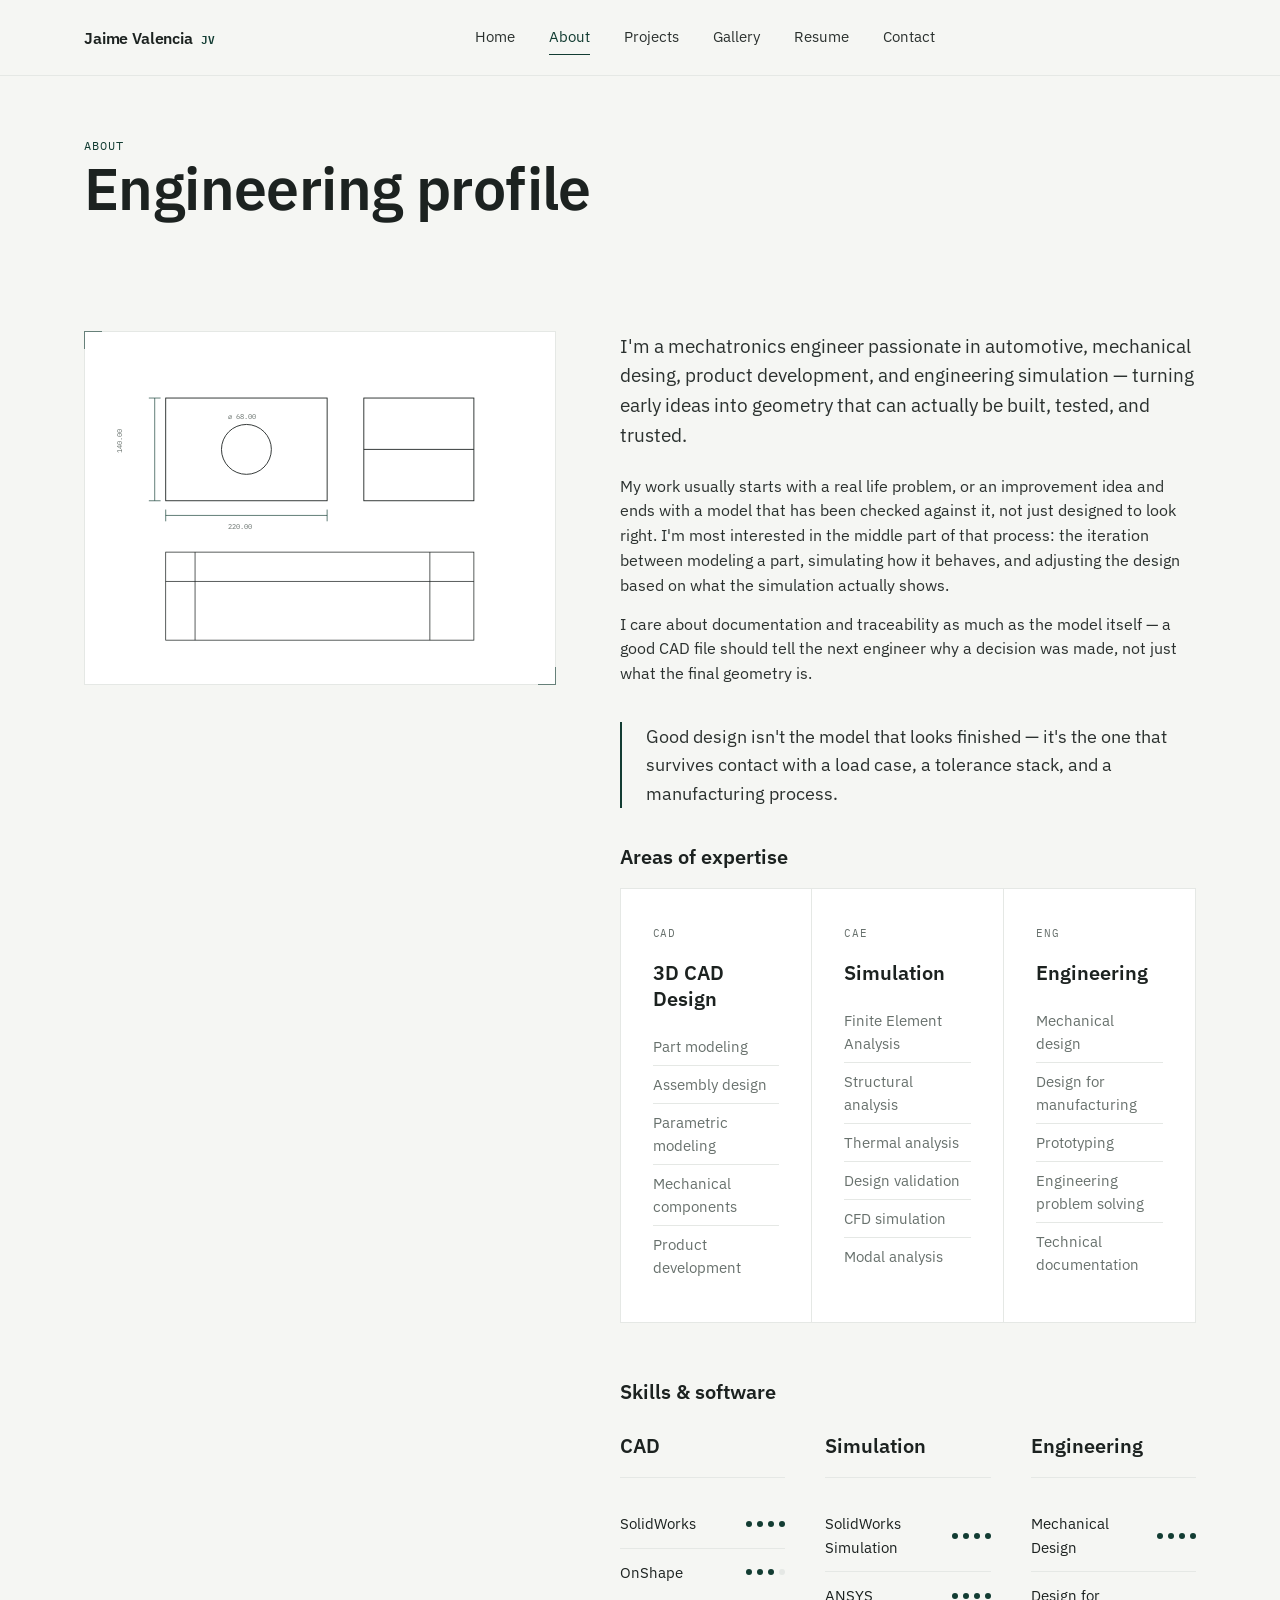
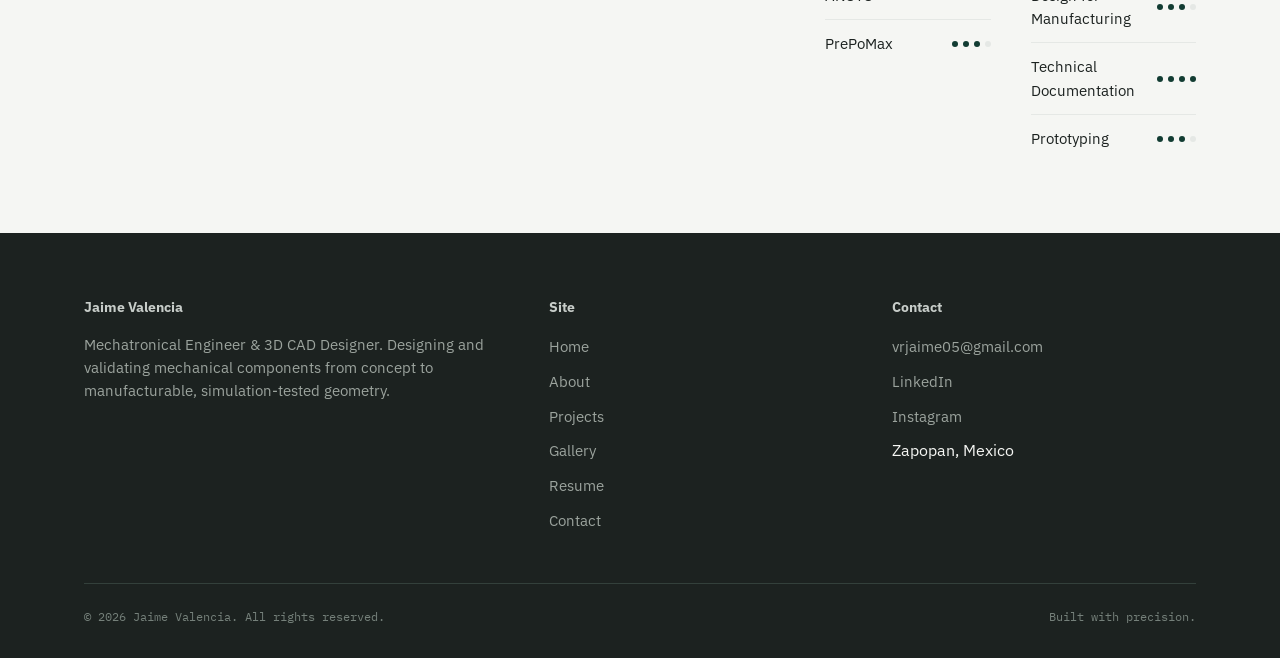
==== commit b0f0256c: "Fix formatting of 'Mechanical line Design' entry" ====
--- a/public/about.html
+++ b/public/about.html
@@ -123,7 +123,7 @@
       { name: "PrePoMax", level: 3 }
     ],
     eng: [
-      { name: "Mechanical line&#10; Design", level: 4 },
+      { name: "Mechanical &#10; Design", level: 4 },
       { name: "Design for Manufacturing", level: 3 },
       { name: "Technical Documentation", level: 4 },
       { name: "Prototyping", level: 3 }
